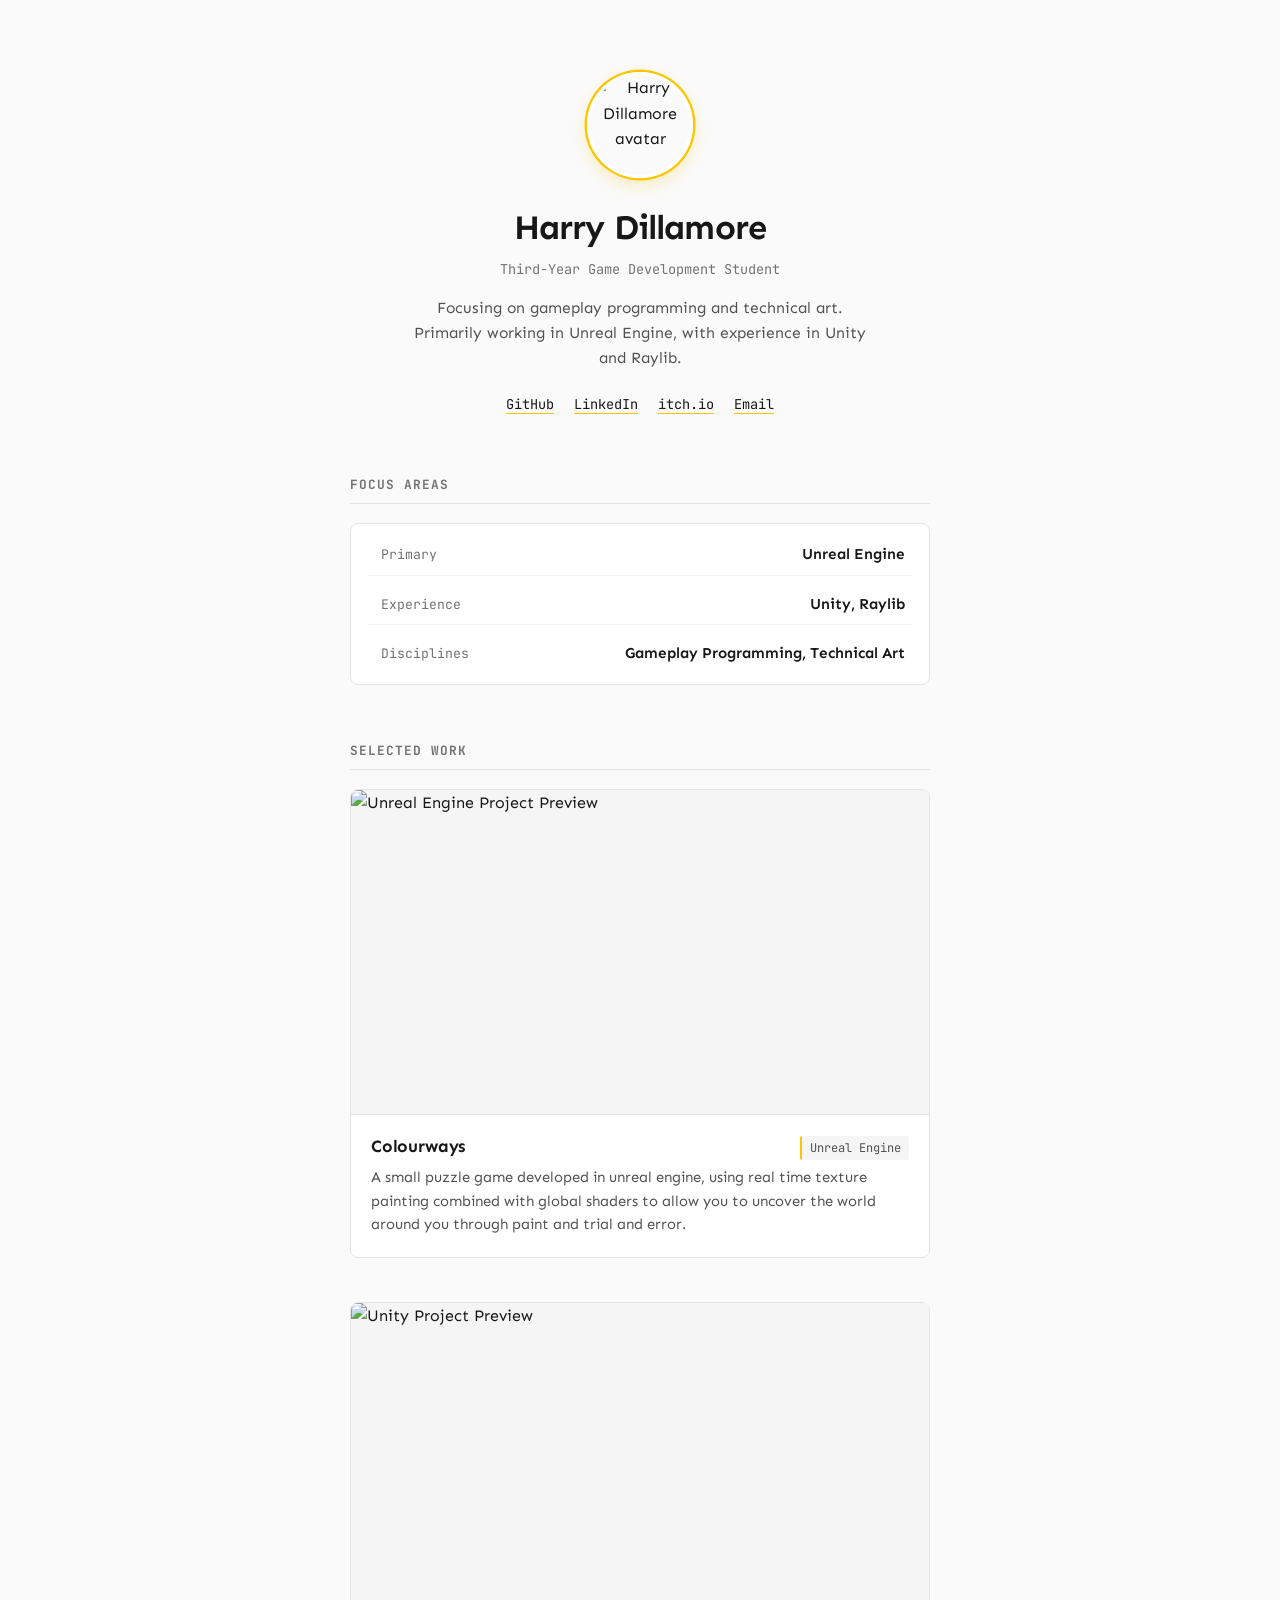
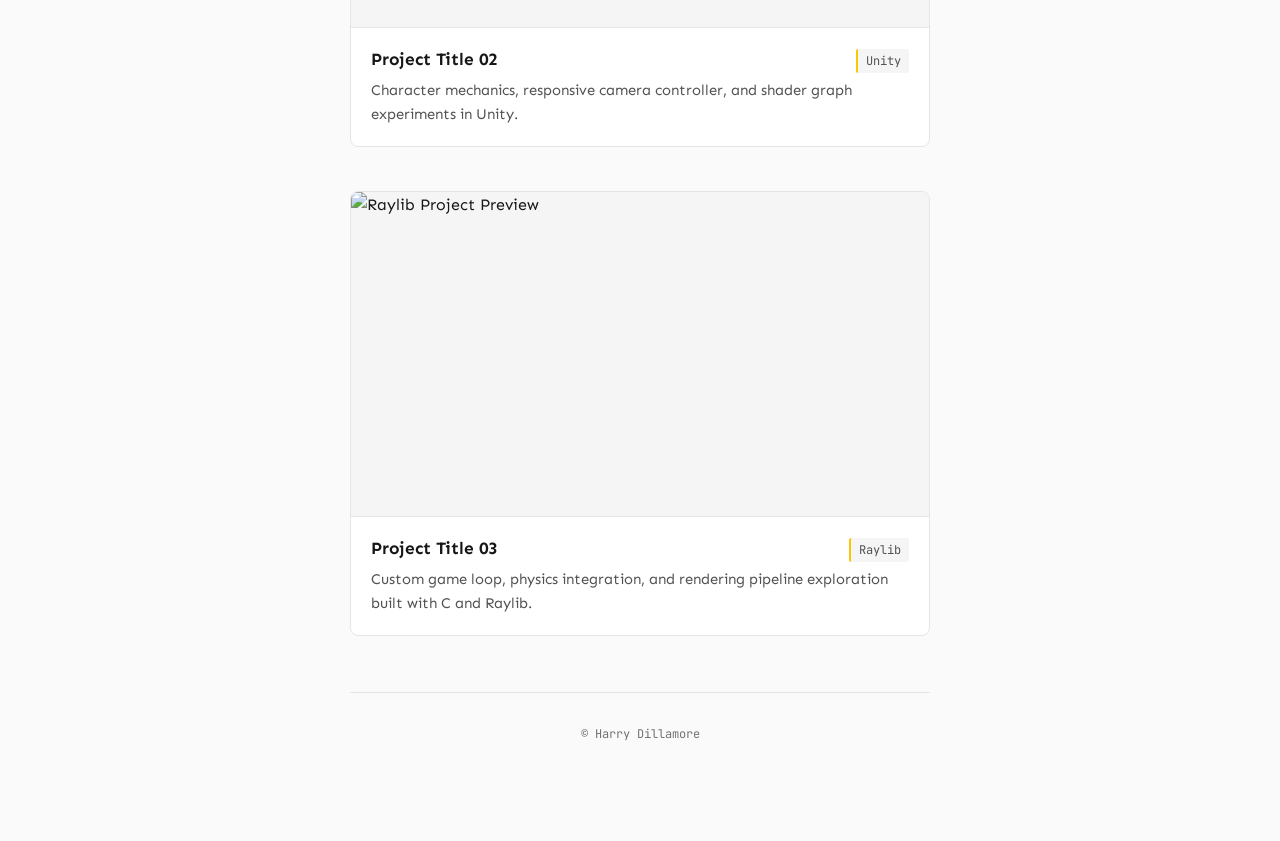
==== index.html @ c9958df1 "Update avatar image source in index.html" ====
<!DOCTYPE html>
<html lang="en">
<head>
  <meta charset="UTF-8">
  <meta name="viewport" content="width=device-width, initial-scale=1.0">
  <title>Harry Dillamore — Game Developer</title>
  
  <!-- Primary font: Sen | Accent & metadata font: JetBrains Mono -->
  <link rel="preconnect" href="https://fonts.googleapis.com">
  <link rel="preconnect" href="https://fonts.gstatic.com" crossorigin>
  <link href="https://fonts.googleapis.com/css2?family=JetBrains+Mono:wght@400;500;600&family=Sen:wght@400;500;600;700;800&display=swap" rel="stylesheet">

  <style>
    :root {
      --accent: #fcc603;
      --accent-glow: rgba(252, 198, 3, 0.28);
      --bg: #fafafa;
      --card-bg: #ffffff;
      --border: #e5e5e5;
      --border-hover: #171717;
      --text-main: #171717;
      --text-muted: #525252;
      --text-faint: #737373;
      --bg-subtle: #f5f5f5;
      --container-width: 580px;
      --wing-width: 215px;
      --transition-smooth: cubic-bezier(0.16, 1, 0.3, 1);
    }

    * {
      box-sizing: border-box;
      margin: 0;
      padding: 0;
    }

    body {
      font-family: 'Sen', -apple-system, BlinkMacSystemFont, sans-serif;
      background-color: var(--bg);
      color: var(--text-main);
      line-height: 1.6;
      padding: 4.5rem 1.25rem 6rem;
      overflow-x: hidden;
      min-height: 100vh;
    }

    ::selection {
      background-color: var(--accent);
      color: #000000;
    }

    .container {
      max-width: var(--container-width);
      margin: 0 auto;
      position: relative;
    }

    /* Scroll Fade-In Animation */
    .fade-in {
      opacity: 0;
      transform: translateY(18px);
      transition: opacity 0.6s var(--transition-smooth), transform 0.6s var(--transition-smooth);
      will-change: opacity, transform;
    }

    .fade-in.visible {
      opacity: 1;
      transform: translateY(0);
    }

    .header {
      text-align: center;
      margin-bottom: 3.75rem;
    }

    .avatar-wrapper {
      margin: 0 auto 1.35rem auto;
      width: 106px;
      height: 106px;
      position: relative;
    }

    .avatar {
      width: 100%;
      height: 100%;
      object-fit: cover;
      border-radius: 50%;
      border: 3px solid #ffffff;
      box-shadow: 0 0 0 2.5px var(--accent), 0 6px 18px var(--accent-glow);
      display: block;
      transition: transform 0.25s ease, box-shadow 0.25s ease;
    }

    .avatar:hover {
      transform: scale(1.04);
      box-shadow: 0 0 0 3.5px var(--accent), 0 8px 22px var(--accent-glow);
    }

    .name {
      font-size: 2.15rem;
      font-weight: 700;
      letter-spacing: -0.025em;
      margin-bottom: 0.25rem;
    }

    .role {
      font-family: 'JetBrains Mono', monospace;
      font-size: 0.85rem;
      color: var(--text-faint);
      margin-bottom: 1rem;
    }

    .bio {
      color: var(--text-muted);
      font-size: 0.975rem;
      max-width: 470px;
      margin: 0 auto 1.4rem;
      line-height: 1.6;
    }

    .links {
      display: flex;
      justify-content: center;
      flex-wrap: wrap;
      gap: 1.25rem;
      font-family: 'JetBrains Mono', monospace;
      font-size: 0.85rem;
    }

    .links a {
      color: var(--text-main);
      text-decoration: underline;
      text-underline-offset: 4px;
      text-decoration-color: var(--accent);
      transition: text-decoration-color 0.15s ease, color 0.15s ease;
    }

    .links a:hover {
      text-decoration-color: var(--text-main);
      color: #000000;
    }

    .section {
      margin-bottom: 3.5rem;
    }

    .section-title {
      font-size: 0.8rem;
      font-family: 'JetBrains Mono', monospace;
      text-transform: uppercase;
      letter-spacing: 0.08em;
      color: var(--text-faint);
      margin-bottom: 1.15rem;
      border-bottom: 1px solid var(--border);
      padding-bottom: 0.5rem;
    }

    .stack-list {
      display: flex;
      flex-direction: column;
      gap: 0.5rem;
      background: var(--card-bg);
      border: 1px solid var(--border);
      border-radius: 8px;
      padding: 0.65rem 1rem;
    }

    .stack-item {
      display: flex;
      justify-content: space-between;
      align-items: baseline;
      padding: 0.5rem 0.5rem 0.5rem 0.75rem;
      border-bottom: 1px solid #f2f2f2;
      border-left: 2px solid transparent;
      font-size: 0.95rem;
      transition: border-left-color 0.2s ease;
    }

    .stack-item:last-child {
      border-bottom: none;
    }

    .stack-item:hover {
      border-left-color: var(--accent);
    }

    .stack-item .label {
      color: var(--text-faint);
      font-family: 'JetBrains Mono', monospace;
      font-size: 0.825rem;
    }

    .stack-item .value {
      font-weight: 600;
      color: var(--text-main);
    }

    .projects {
      display: flex;
      flex-direction: column;
      gap: 2.75rem;
    }

    .project-row {
      position: relative;
    }

    .project-card {
      border: 1px solid var(--border);
      border-radius: 8px;
      overflow: hidden;
      background-color: var(--card-bg);
      transition: border-color 0.25s ease, box-shadow 0.25s ease;
    }

    .main-card {
      position: relative;
      z-index: 10;
      padding: 0 0 1.25rem 0;
    }

    .project-row:hover .main-card,
    .project-row:focus-within .main-card {
      border-color: var(--border-hover);
      box-shadow: 0 8px 24px -6px rgba(0, 0, 0, 0.06);
    }

    .project-image-wrapper {
      width: 100%;
      aspect-ratio: 16 / 9;
      background-color: var(--bg-subtle);
      border-bottom: 1px solid var(--border);
      overflow: hidden;
    }

    .project-image {
      width: 100%;
      height: 100%;
      object-fit: cover;
      display: block;
      transition: transform 0.4s var(--transition-smooth);
    }

    .project-row:hover .main-card .project-image {
      transform: scale(1.02);
    }

    .project-header {
      display: flex;
      justify-content: space-between;
      align-items: baseline;
      padding: 1.1rem 1.25rem 0.35rem 1.25rem;
    }

    .project-header h3 {
      font-size: 1.08rem;
      font-weight: 700;
      letter-spacing: -0.01em;
    }

    .tag {
      font-family: 'JetBrains Mono', monospace;
      font-size: 0.75rem;
      background: var(--bg-subtle);
      border-left: 2px solid var(--accent);
      color: var(--text-muted);
      padding: 0.15rem 0.5rem;
      border-radius: 2px;
    }

    .main-card p {
      color: var(--text-muted);
      font-size: 0.925rem;
      padding: 0 1.25rem;
      line-height: 1.6;
    }

    /* Common Wing Card Stylings */
    .wing-card {
      background-color: var(--card-bg);
      border: 1px solid var(--border);
      border-radius: 8px;
      overflow: hidden;
    }

    .wing-thumb {
      aspect-ratio: 16 / 10;
      background-color: var(--bg-subtle);
      border-bottom: 1px solid var(--border);
    }

    .wing-content {
      padding: 0.65rem 0.85rem 0.85rem 0.85rem;
    }

    .wing-tag {
      font-family: 'JetBrains Mono', monospace;
      font-size: 0.68rem;
      color: var(--text-faint);
      text-transform: uppercase;
      letter-spacing: 0.05em;
      display: block;
      margin-bottom: 0.25rem;
    }

    .wing-content p {
      font-size: 0.78rem;
      color: var(--text-muted);
      line-height: 1.45;
    }

    /* Desktop Viewport (> 1080px): Auxiliary Wings Slide & Fade in from center */
    @media (min-width: 1081px) {
      .wings-subgrid {
        display: contents;
      }

      .wing-card {
        position: absolute;
        top: 50%;
        width: var(--wing-width);
        opacity: 0;
        pointer-events: none;
        z-index: 5;
        box-shadow: 0 10px 24px -4px rgba(0, 0, 0, 0.07);
        transition: transform 0.45s var(--transition-smooth), opacity 0.35s ease;
      }

      .wing-left {
        right: 100%;
        margin-right: 20px;
        transform: translate(35px, -50%) scale(0.96);
      }

      .wing-right {
        left: 100%;
        margin-left: 20px;
        transform: translate(-35px, -50%) scale(0.96);
      }

      .project-row:hover .wing-left,
      .project-row:focus-within .wing-left {
        opacity: 1;
        transform: translate(0, -50%) scale(1);
        pointer-events: auto;
      }

      .project-row:hover .wing-right,
      .project-row:focus-within .wing-right {
        opacity: 1;
        transform: translate(0, -50%) scale(1);
        pointer-events: auto;
      }
    }

    /* Smaller Screens (<= 1080px): Wings form a 2-column side-by-side grid underneath */
    @media (max-width: 1080px) {
      .wings-subgrid {
        display: grid;
        grid-template-columns: 1fr 1fr;
        gap: 0.85rem;
        margin-top: 0.85rem;
      }

      .wing-card {
        opacity: 1;
        pointer-events: auto;
        position: static;
        width: 100%;
        box-shadow: none;
      }
    }

    @media (max-width: 520px) {
      body {
        padding-top: 3.5rem;
      }
      .name {
        font-size: 1.85rem;
      }
      .wing-content {
        padding: 0.5rem 0.65rem 0.65rem 0.65rem;
      }
    }

    .footer {
      text-align: center;
      font-family: 'JetBrains Mono', monospace;
      font-size: 0.75rem;
      color: var(--text-faint);
      padding-top: 2rem;
      border-top: 1px solid var(--border);
    }
  </style>
</head>
<body>
  <div class="container">

    <!-- Header Section -->
    <header class="header fade-in">
      <div class="avatar-wrapper">
        <!-- Replace src with your local or hosted image, e.g. assets/avatar.jpg -->
        <img 
          src="https://photos.fife.usercontent.google.com/pw/AP1GczOpD7OxzNmbBsgKdwnQM8VA8xtU9MljMA7F0Mojv82IlPs4Ac8L0Ro-mg=w1866-h1400-s-no-gm?authuser=0" 
          alt="Harry Dillamore avatar" 
          class="avatar"
        >
      </div>
      <h1 class="name">Harry Dillamore</h1>
      <p class="role">Third-Year Game Development Student</p>
      <p class="bio">
        Focusing on gameplay programming and technical art. Primarily working in Unreal Engine, with experience in Unity and Raylib.
      </p>
      <div class="links">
        <a href="https://github.com" target="_blank" rel="noopener">GitHub</a>
        <a href="https://linkedin.com" target="_blank" rel="noopener">LinkedIn</a>
        <a href="https://itch.io" target="_blank" rel="noopener">itch.io</a>
        <a href="mailto:harrydillamore@example.com">Email</a>
      </div>
    </header>

    <!-- Focus Areas Section -->
    <section class="section fade-in">
      <h2 class="section-title">Focus Areas</h2>
      <div class="stack-list">
        <div class="stack-item">
          <span class="label">Primary</span>
          <span class="value">Unreal Engine</span>
        </div>
        <div class="stack-item">
          <span class="label">Experience</span>
          <span class="value">Unity, Raylib</span>
        </div>
        <div class="stack-item">
          <span class="label">Disciplines</span>
          <span class="value">Gameplay Programming, Technical Art</span>
        </div>
      </div>
    </section>

    <!-- Selected Work Section -->
    <section class="section fade-in">
      <h2 class="section-title">Selected Work</h2>
      <div class="projects">

        <!-- Project 01: Unreal Engine -->
        <div class="project-row fade-in" tabindex="0">
          <article class="project-card main-card">
            <div class="project-image-wrapper">
              <img src="https://img.itch.zone/aW1hZ2UvNDA5ODQ1NS8yNDQyODg0NS5wbmc=/794x1000/shiP7O.png" alt="Unreal Engine Project Preview" class="project-image">
            </div>
            <div class="project-header">
              <h3>Colourways</h3>
              <span class="tag">Unreal Engine</span>
            </div>
            <p>A small puzzle game developed in unreal engine, using real time texture painting combined with global shaders to allow you to uncover the world around you through paint and trial and error.</p>
          </article>

          <div class="wings-subgrid">
            <aside class="wing-card wing-left">
              <div class="project-image-wrapper wing-thumb">
                <img src="https://placehold.co/400x250/f5f5f5/888888?text=Tech+Art+Graph" alt="Technical art graph preview" class="project-image">
              </div>
              <div class="wing-content">
                <span class="wing-tag">Technical Art</span>
                <p>Custom material nodes, vertex displacement, and runtime parameter controls.</p>
              </div>
            </aside>

            <aside class="wing-card wing-right">
              <div class="project-image-wrapper wing-thumb">
                <img src="https://placehold.co/400x250/f5f5f5/888888?text=Gameplay+Systems" alt="Gameplay systems diagram" class="project-image">
              </div>
              <div class="wing-content">
                <span class="wing-tag">Gameplay Systems</span>
                <p>Event-driven gameplay framework and state machine implementation.</p>
              </div>
            </aside>
          </div>
        </div>

        <!-- Project 02: Unity -->
        <div class="project-row fade-in" tabindex="0">
          <article class="project-card main-card">
            <div class="project-image-wrapper">
              <img src="https://placehold.co/800x450/f0f0f0/737373?text=Unity+Project" alt="Unity Project Preview" class="project-image">
            </div>
            <div class="project-header">
              <h3>Project Title 02</h3>
              <span class="tag">Unity</span>
            </div>
            <p>Character mechanics, responsive camera controller, and shader graph experiments in Unity.</p>
          </article>

          <div class="wings-subgrid">
            <aside class="wing-card wing-left">
              <div class="project-image-wrapper wing-thumb">
                <img src="https://placehold.co/400x250/f5f5f5/888888?text=VFX+Graph" alt="Visual effects preview" class="project-image">
              </div>
              <div class="wing-content">
                <span class="wing-tag">Visual Effects</span>
                <p>Particle simulations, dynamic lighting responses, and screen-space effects.</p>
              </div>
            </aside>

            <aside class="wing-card wing-right">
              <div class="project-image-wrapper wing-thumb">
                <img src="https://placehold.co/400x250/f5f5f5/888888?text=Mechanics" alt="Gameplay loop preview" class="project-image">
              </div>
              <div class="wing-content">
                <span class="wing-tag">Mechanics</span>
                <p>Inventory data management and modular player ability components.</p>
              </div>
            </aside>
          </div>
        </div>

        <!-- Project 03: Raylib -->
        <div class="project-row fade-in" tabindex="0">
          <article class="project-card main-card">
            <div class="project-image-wrapper">
              <img src="https://placehold.co/800x450/f0f0f0/737373?text=Raylib+Project" alt="Raylib Project Preview" class="project-image">
            </div>
            <div class="project-header">
              <h3>Project Title 03</h3>
              <span class="tag">Raylib</span>
            </div>
            <p>Custom game loop, physics integration, and rendering pipeline exploration built with C and Raylib.</p>
          </article>

          <div class="wings-subgrid">
            <aside class="wing-card wing-left">
              <div class="project-image-wrapper wing-thumb">
                <img src="https://placehold.co/400x250/f5f5f5/888888?text=Low-Level+Graphics" alt="Low-level graphics preview" class="project-image">
              </div>
              <div class="wing-content">
                <span class="wing-tag">Low-Level Graphics</span>
                <p>Custom 2D/3D batching passes, collision primitives, and frame timing.</p>
              </div>
            </aside>

            <aside class="wing-card wing-right">
              <div class="project-image-wrapper wing-thumb">
                <img src="https://placehold.co/400x250/f5f5f5/888888?text=C+Architecture" alt="C architecture snippet" class="project-image">
              </div>
              <div class="wing-content">
                <span class="wing-tag">C Architecture</span>
                <p>Memory-conscious struct organization and procedural generation utilities.</p>
              </div>
            </aside>
          </div>
        </div>

      </div>
    </section>

    <!-- Footer -->
    <footer class="footer fade-in">
      <p>&copy; Harry Dillamore</p>
    </footer>

  </div>

  <script>
    // Intersection Observer for scroll fade-in transitions
    const observer = new IntersectionObserver((entries) => {
      entries.forEach(entry => {
        if (entry.isIntersecting) {
          entry.target.classList.add('visible');
          observer.unobserve(entry.target);
        }
      });
    }, {
      threshold: 0.12
    });

    document.querySelectorAll('.fade-in').forEach(el => observer.observe(el));
  </script>
</body>
</html>
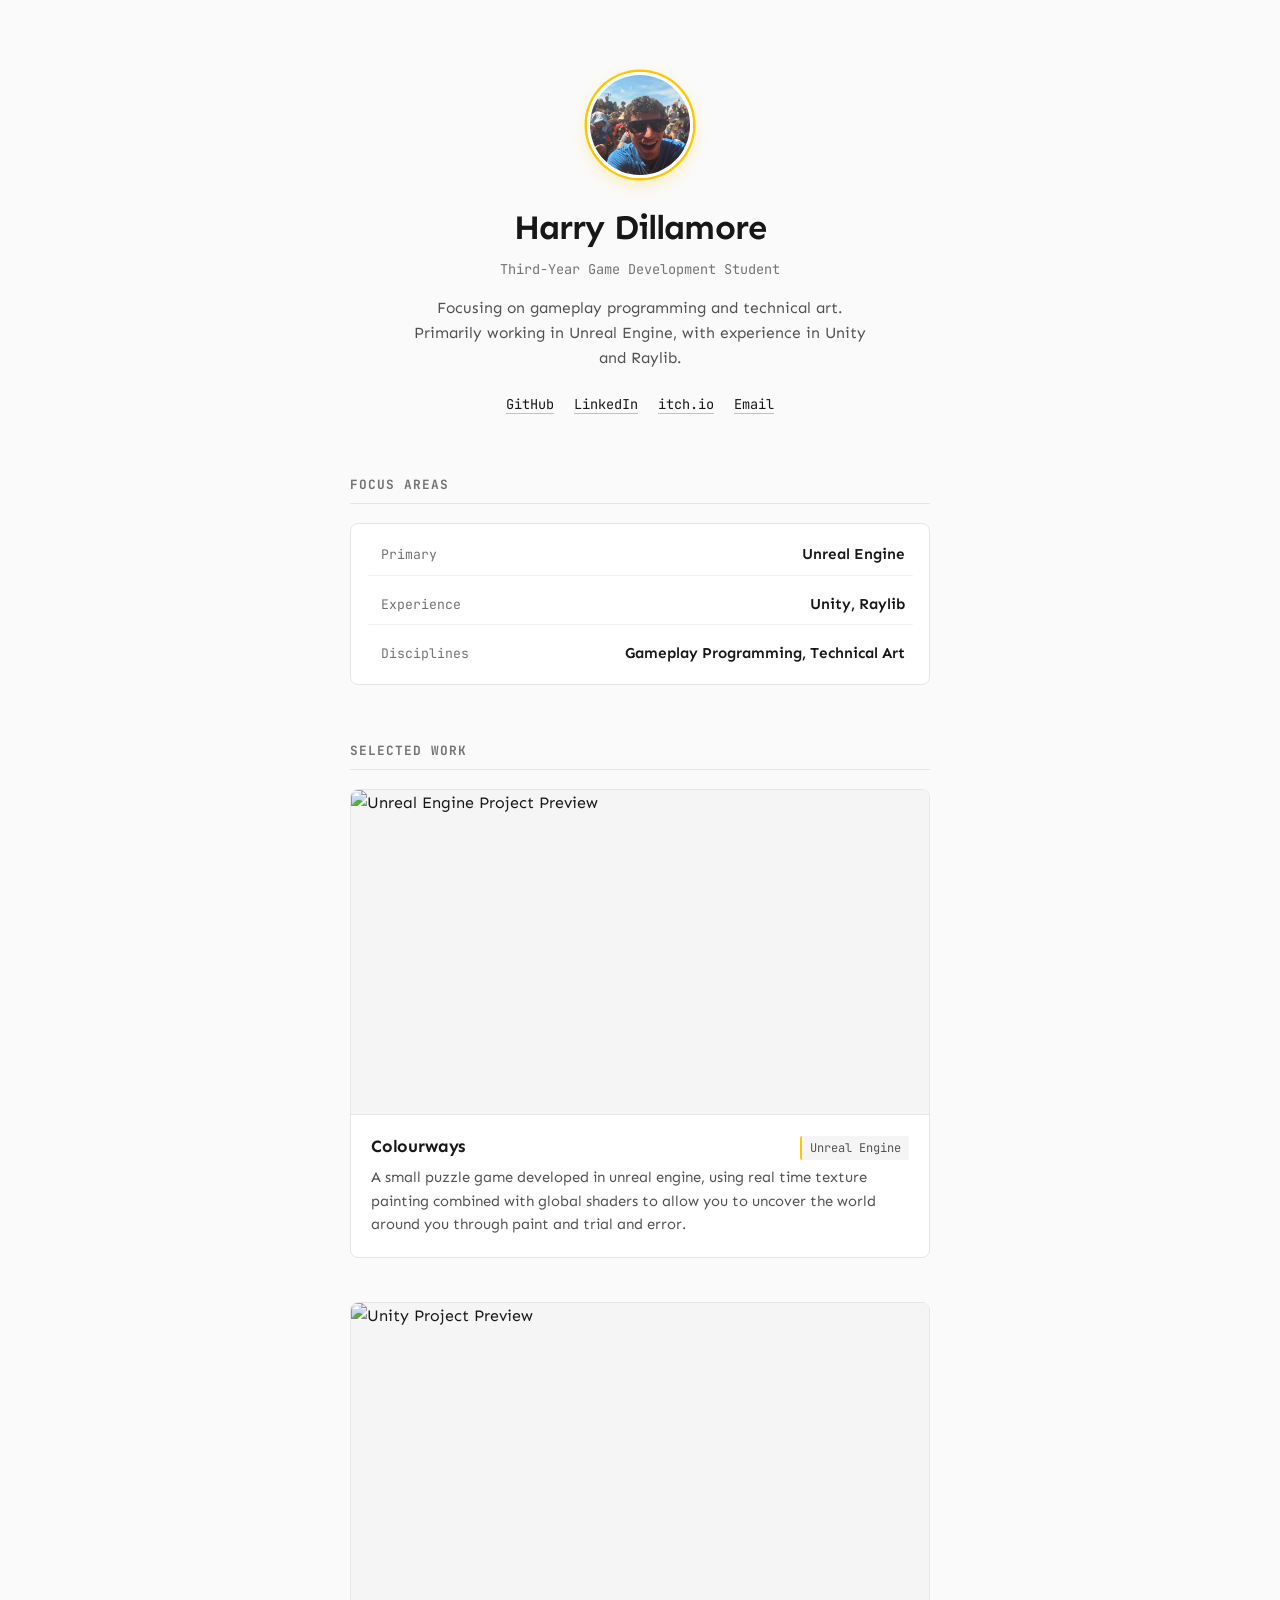
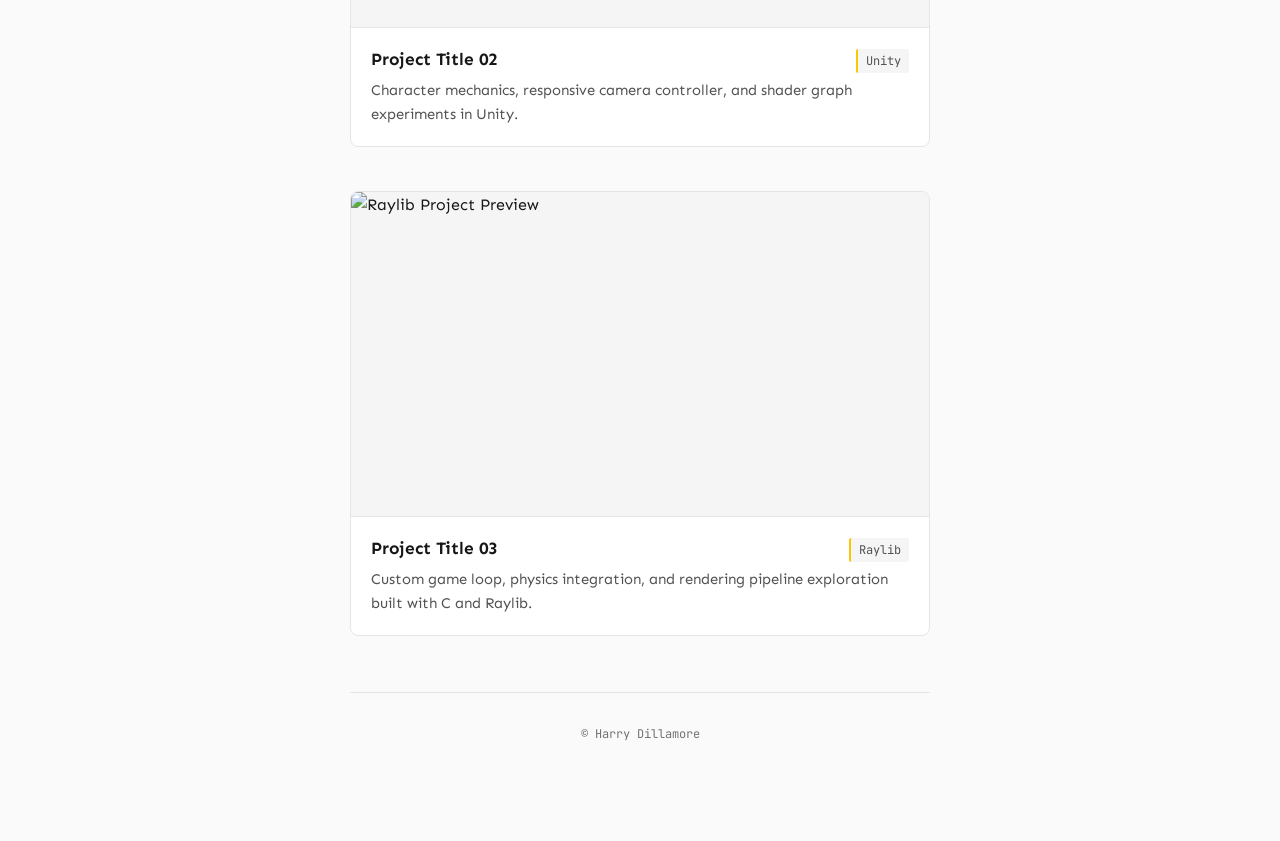
==== commit bc31a205: "Update avatar image source in index.html" ====
--- a/index.html
+++ b/index.html
@@ -400,7 +400,7 @@
       <div class="avatar-wrapper">
         <!-- Replace src with your local or hosted image, e.g. assets/avatar.jpg -->
         <img 
-          src="https://photos.fife.usercontent.google.com/pw/AP1GczOpD7OxzNmbBsgKdwnQM8VA8xtU9MljMA7F0Mojv82IlPs4Ac8L0Ro-mg=w1866-h1400-s-no-gm?authuser=0" 
+          src="IMG-20260727-WA0028.jpg" 
           alt="Harry Dillamore avatar" 
           class="avatar"
         >
@@ -468,7 +468,7 @@
 
             <aside class="wing-card wing-right">
               <div class="project-image-wrapper wing-thumb">
-                <img src="https://placehold.co/400x250/f5f5f5/888888?text=Gameplay+Systems" alt="Gameplay systems diagram" class="project-image">
+                <img src="https://img.itch.zone/aW1hZ2UvNDA5ODQ1NS8yNTY3NTg3OS5wbmc=/794x1000/r76TXx.png" class="project-image">
               </div>
               <div class="wing-content">
                 <span class="wing-tag">Gameplay Systems</span>
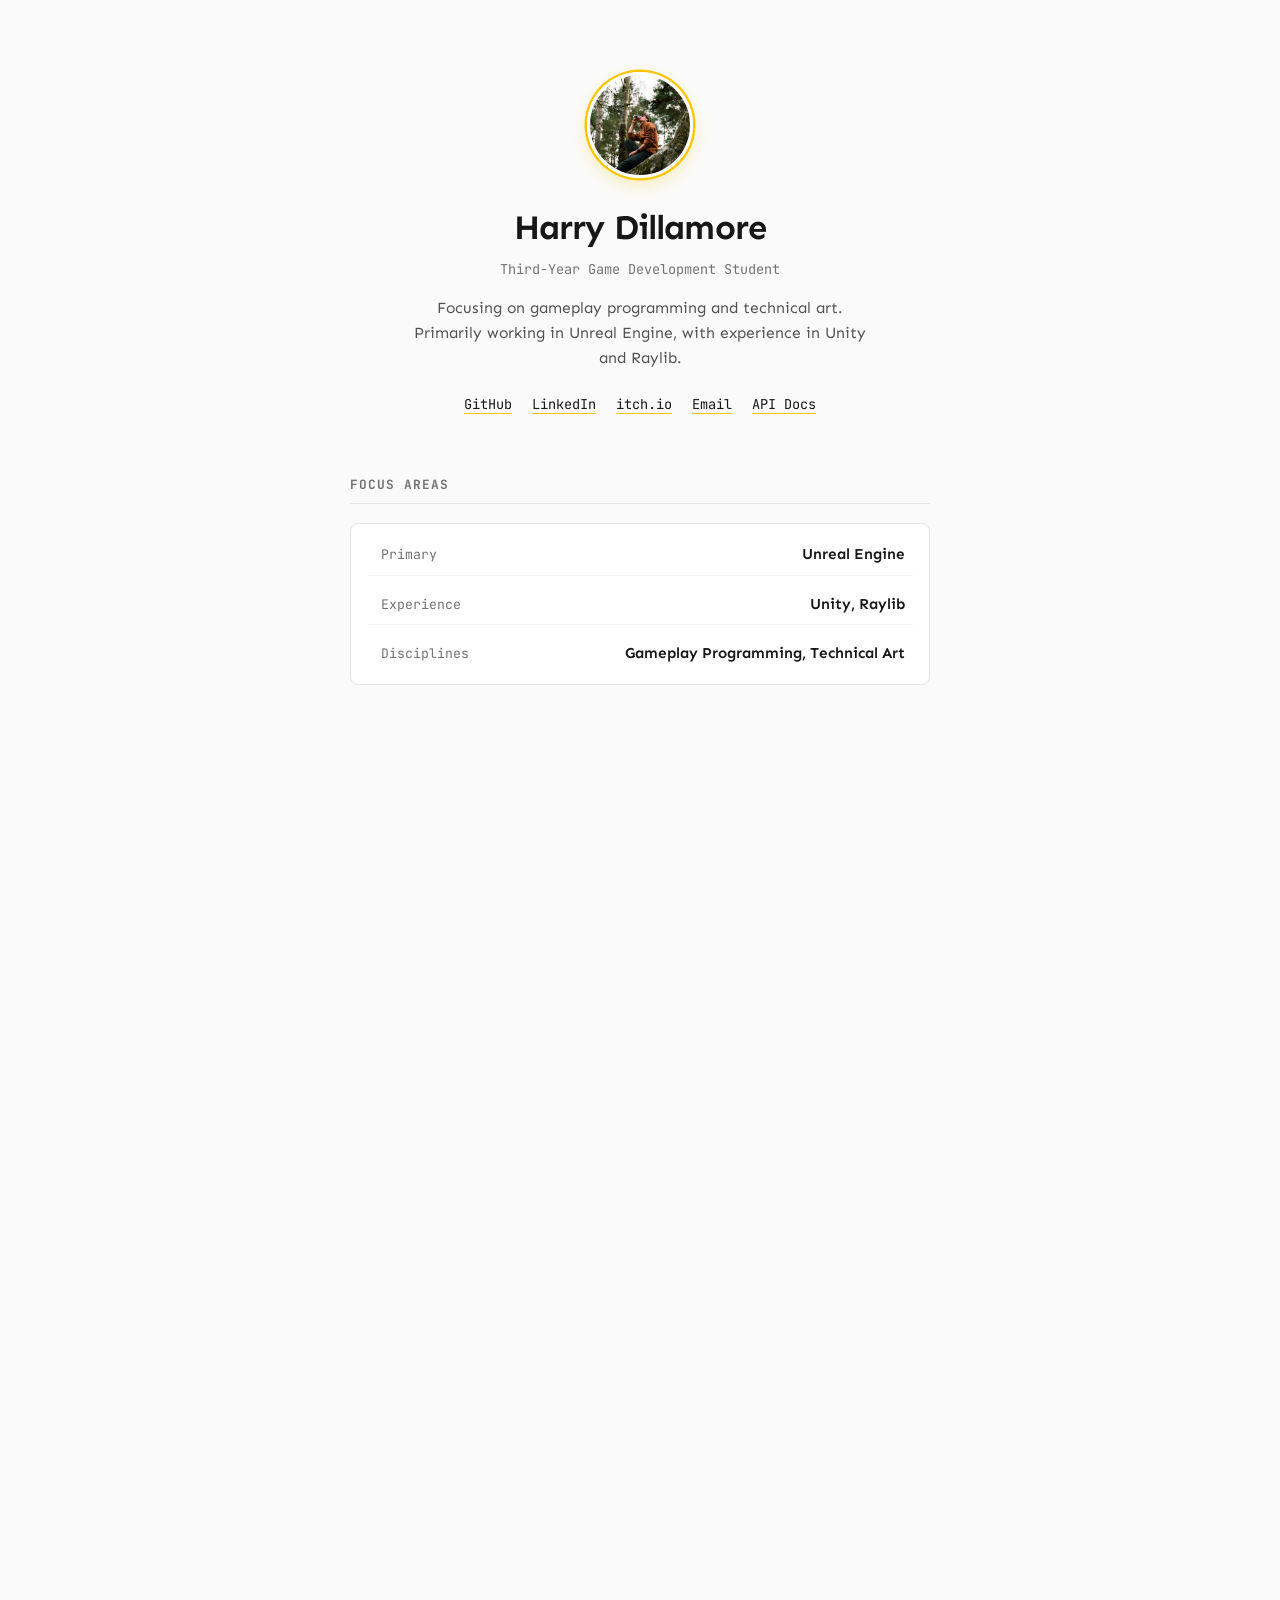
==== commit 866082ac: "fixing the auto docs" ====
--- a/index.html
+++ b/index.html
@@ -202,6 +202,7 @@
 
     .project-row {
       position: relative;
+      cursor: pointer;
     }
 
     .project-card {
@@ -219,7 +220,8 @@
     }
 
     .project-row:hover .main-card,
-    .project-row:focus-within .main-card {
+    .project-row:focus-within .main-card,
+    .project-row.active-focus .main-card {
       border-color: var(--border-hover);
       box-shadow: 0 8px 24px -6px rgba(0, 0, 0, 0.06);
     }
@@ -240,7 +242,8 @@
       transition: transform 0.4s var(--transition-smooth);
     }
 
-    .project-row:hover .main-card .project-image {
+    .project-row:hover .main-card .project-image,
+    .project-row.active-focus .main-card .project-image {
       transform: scale(1.02);
     }
 
@@ -265,6 +268,7 @@
       color: var(--text-muted);
       padding: 0.15rem 0.5rem;
       border-radius: 2px;
+      text-decoration: none;
     }
 
     .main-card p {
@@ -272,6 +276,28 @@
       font-size: 0.925rem;
       padding: 0 1.25rem;
       line-height: 1.6;
+    }
+
+    .project-card-actions {
+      padding: 0.85rem 1.25rem 0;
+    }
+
+    .docs-btn {
+      display: inline-block;
+      font-family: 'JetBrains Mono', monospace;
+      font-size: 0.75rem;
+      color: var(--text-main);
+      background: var(--bg-subtle);
+      border: 1px solid var(--border);
+      border-radius: 4px;
+      padding: 0.35rem 0.75rem;
+      text-decoration: none;
+      transition: border-color 0.2s ease, background 0.2s ease;
+    }
+
+    .docs-btn:hover {
+      border-color: var(--accent);
+      background: #ffffff;
     }
 
     /* Common Wing Card Stylings */
@@ -308,7 +334,7 @@
       line-height: 1.45;
     }
 
-    /* Desktop Viewport (> 1080px): Auxiliary Wings Slide & Fade in from center */
+    /* Desktop Viewport (> 1080px): Wings Slide & Fade in from center */
     @media (min-width: 1081px) {
       .wings-subgrid {
         display: contents;
@@ -338,14 +364,16 @@
       }
 
       .project-row:hover .wing-left,
-      .project-row:focus-within .wing-left {
+      .project-row:focus-within .wing-left,
+      .project-row.active-focus .wing-left {
         opacity: 1;
         transform: translate(0, -50%) scale(1);
         pointer-events: auto;
       }
 
       .project-row:hover .wing-right,
-      .project-row:focus-within .wing-right {
+      .project-row:focus-within .wing-right,
+      .project-row.active-focus .wing-right {
         opacity: 1;
         transform: translate(0, -50%) scale(1);
         pointer-events: auto;
@@ -382,6 +410,70 @@
       }
     }
 
+    /* Modal / Lightbox Styles */
+    .portfolio-modal {
+      position: fixed;
+      top: 0;
+      left: 0;
+      width: 100vw;
+      height: 100vh;
+      z-index: 1000;
+      display: flex;
+      align-items: center;
+      justify-content: center;
+      opacity: 0;
+      pointer-events: none;
+      transition: opacity 0.25s ease;
+    }
+
+    .portfolio-modal.open {
+      opacity: 1;
+      pointer-events: auto;
+    }
+
+    .modal-backdrop {
+      position: absolute;
+      top: 0;
+      left: 0;
+      width: 100%;
+      height: 100%;
+      background: rgba(0, 0, 0, 0.78);
+      backdrop-filter: blur(4px);
+    }
+
+    .modal-content {
+      position: relative;
+      max-width: 90vw;
+      max-height: 85vh;
+      z-index: 10;
+    }
+
+    .modal-img {
+      max-width: 100%;
+      max-height: 85vh;
+      border-radius: 6px;
+      display: block;
+      box-shadow: 0 10px 30px rgba(0, 0, 0, 0.5);
+    }
+
+    .modal-close {
+      position: absolute;
+      top: -14px;
+      right: -14px;
+      width: 34px;
+      height: 34px;
+      border-radius: 50%;
+      border: 1px solid #ffffff;
+      background: #171717;
+      color: #ffffff;
+      font-size: 1.25rem;
+      line-height: 1;
+      cursor: pointer;
+      display: flex;
+      align-items: center;
+      justify-content: center;
+    }
+
     .footer {
       text-align: center;
       font-family: 'JetBrains Mono', monospace;
@@ -398,7 +490,6 @@
     <!-- Header Section -->
     <header class="header fade-in">
       <div class="avatar-wrapper">
-        <!-- Replace src with your local or hosted image, e.g. assets/avatar.jpg -->
         <img 
           src="IMG-20260727-WA0028.jpg" 
           alt="Harry Dillamore avatar" 
@@ -411,10 +502,11 @@
         Focusing on gameplay programming and technical art. Primarily working in Unreal Engine, with experience in Unity and Raylib.
       </p>
       <div class="links">
-        <a href="https://github.com" target="_blank" rel="noopener">GitHub</a>
-        <a href="https://linkedin.com" target="_blank" rel="noopener">LinkedIn</a>
-        <a href="https://itch.io" target="_blank" rel="noopener">itch.io</a>
-        <a href="mailto:harrydillamore@example.com">Email</a>
+        <a href="https://github.com/Harry-Dillamore" target="_blank" rel="noopener">GitHub</a>
+        <a href="https://uk.linkedin.com/in/harry-dillamore-34a889395" target="_blank" rel="noopener">LinkedIn</a>
+        <a href="https://harry-dillamore.itch.io/" target="_blank" rel="noopener">itch.io</a>
+        <a href="mailto:harrydillamore@gmail.com">Email</a>
+        <a href="./docs/index.html">API Docs</a>
       </div>
     </header>
 
@@ -446,13 +538,16 @@
         <div class="project-row fade-in" tabindex="0">
           <article class="project-card main-card">
             <div class="project-image-wrapper">
-              <img src="https://img.itch.zone/aW1hZ2UvNDA5ODQ1NS8yNDQyODg0NS5wbmc=/794x1000/shiP7O.png" alt="Unreal Engine Project Preview" class="project-image">
+              <img src="https://img.itch.zone/aW1hZ2UvNDA5ODQ1NS8yNDQyODg0NS5wbmc=/794x1000/shiP7O.png" alt="Colourways Game Screenshot" class="project-image">
             </div>
             <div class="project-header">
               <h3>Colourways</h3>
               <span class="tag">Unreal Engine</span>
             </div>
-            <p>A small puzzle game developed in unreal engine, using real time texture painting combined with global shaders to allow you to uncover the world around you through paint and trial and error.</p>
+            <p>A small puzzle game developed in Unreal Engine, using real time texture painting combined with global shaders to allow you to uncover the world around you through paint and trial and error.</p>
+            <div class="project-card-actions">
+              <a href="./docs/index.html" class="docs-btn">View Code Documentation &rarr;</a>
+            </div>
           </article>
 
           <div class="wings-subgrid">
@@ -468,7 +563,7 @@
 
             <aside class="wing-card wing-right">
               <div class="project-image-wrapper wing-thumb">
-                <img src="https://img.itch.zone/aW1hZ2UvNDA5ODQ1NS8yNTY3NTg3OS5wbmc=/794x1000/r76TXx.png" class="project-image">
+                <img src="https://img.itch.zone/aW1hZ2UvNDA5ODQ1NS8yNTY3NTg3OS5wbmc=/794x1000/r76TXx.png" alt="Gameplay preview" class="project-image">
               </div>
               <div class="wing-content">
                 <span class="wing-tag">Gameplay Systems</span>
@@ -560,20 +655,7 @@
 
   </div>
 
-  <script>
-    // Intersection Observer for scroll fade-in transitions
-    const observer = new IntersectionObserver((entries) => {
-      entries.forEach(entry => {
-        if (entry.isIntersecting) {
-          entry.target.classList.add('visible');
-          observer.unobserve(entry.target);
-        }
-      });
-    }, {
-      threshold: 0.12
-    });
-
-    document.querySelectorAll('.fade-in').forEach(el => observer.observe(el));
-  </script>
+  <!-- External Script documented with Doxygen -->
+  <script src="src/portfolio.js"></script>
 </body>
-</html>
+</html>
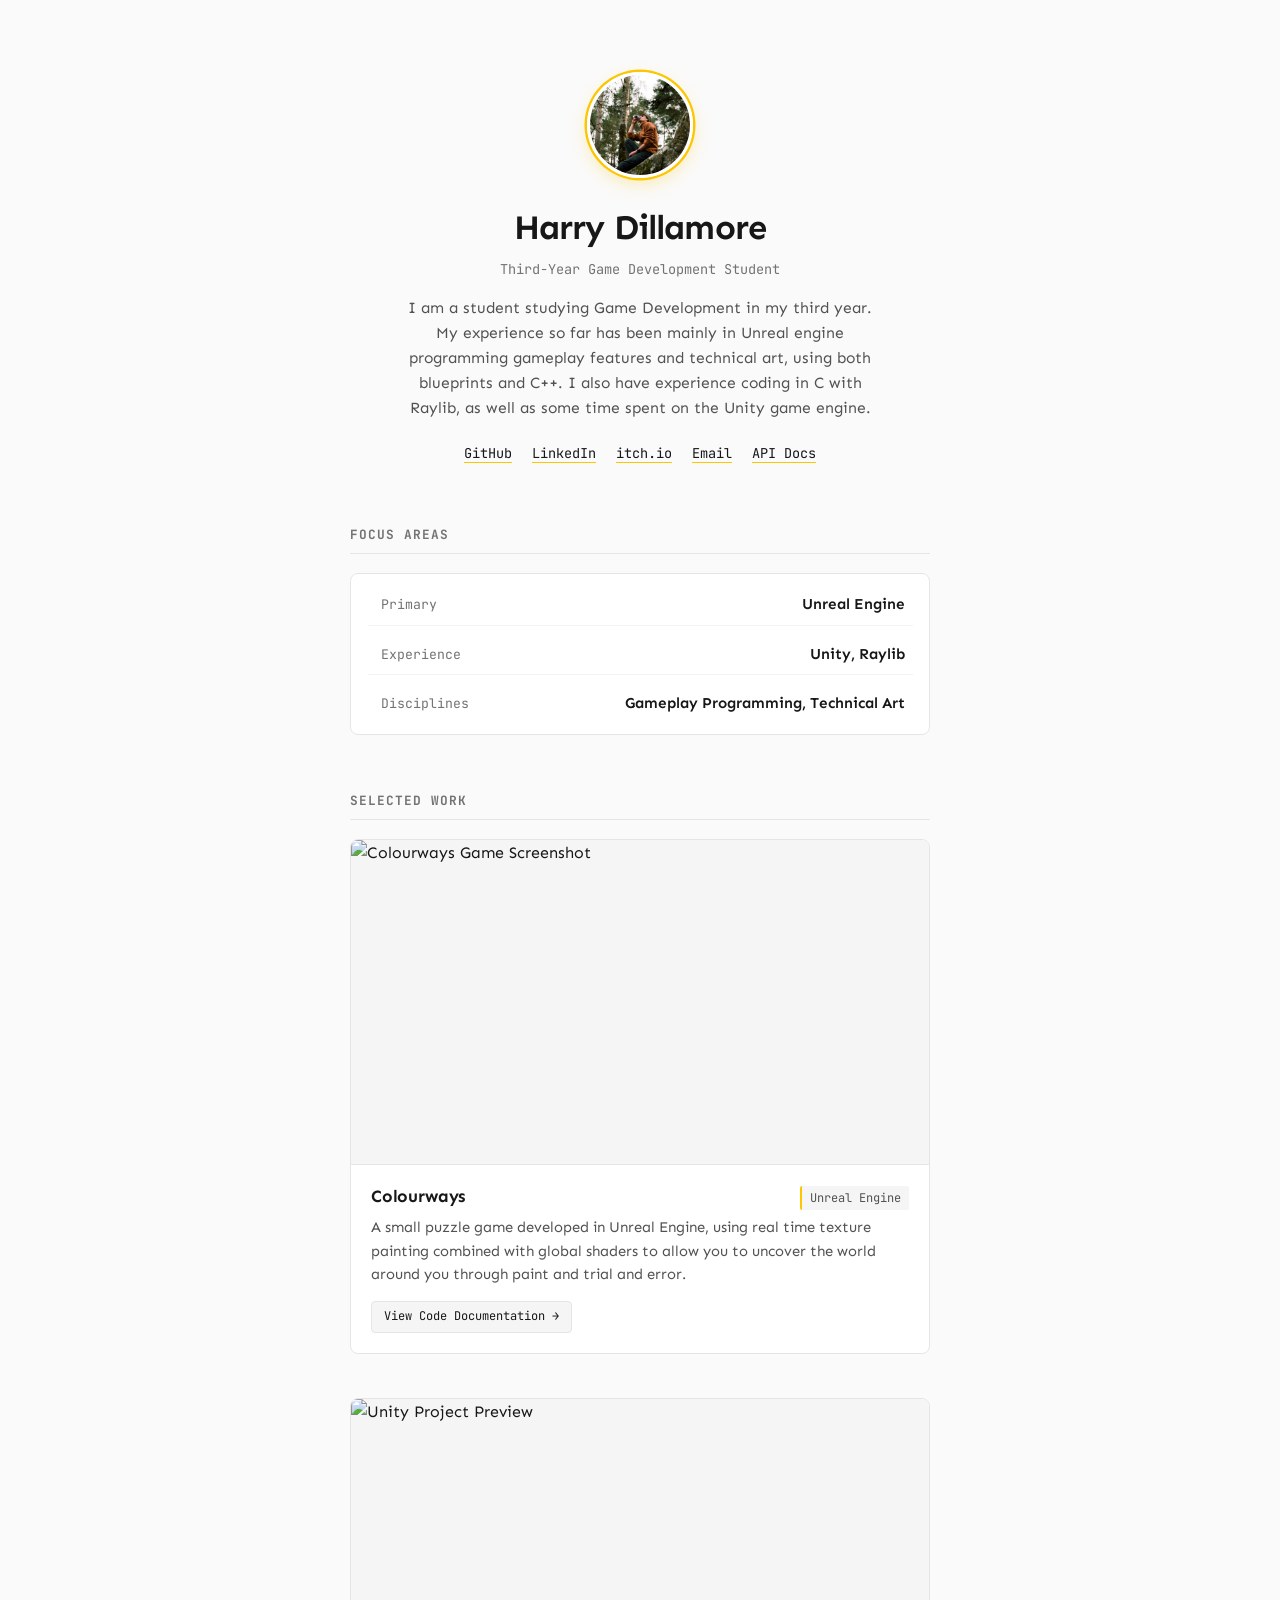
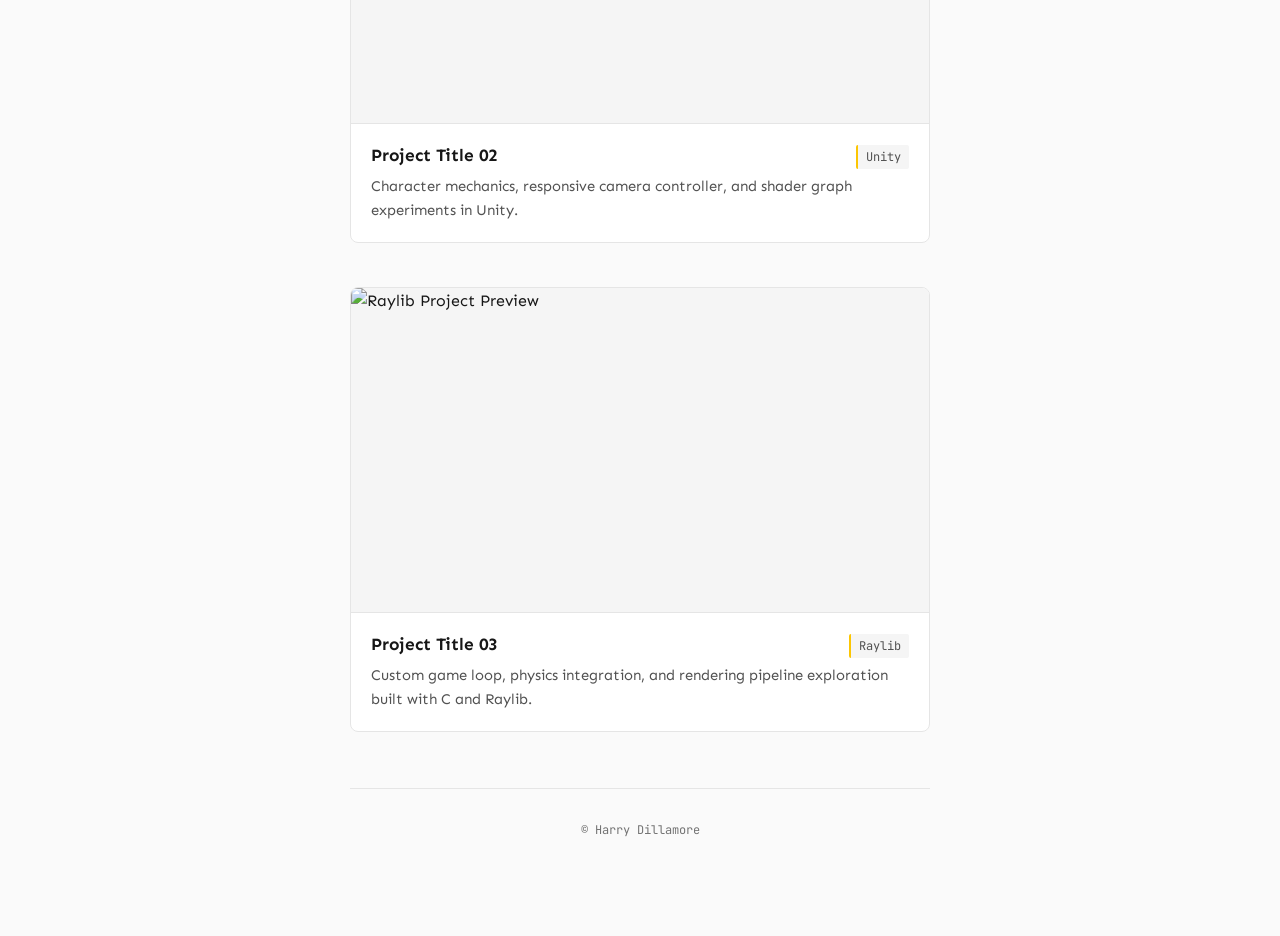
==== commit 04a7927f: "Update index.html" ====
--- a/index.html
+++ b/index.html
@@ -499,7 +499,7 @@
       <h1 class="name">Harry Dillamore</h1>
       <p class="role">Third-Year Game Development Student</p>
       <p class="bio">
-        Focusing on gameplay programming and technical art. Primarily working in Unreal Engine, with experience in Unity and Raylib.
+        I am a student studying Game Development in my third year. My experience so far has been mainly in Unreal engine programming gameplay features and technical art, using both blueprints and C++. I also have experience coding in C with Raylib, as well as some time spent on the Unity game engine.
       </p>
       <div class="links">
         <a href="https://github.com/Harry-Dillamore" target="_blank" rel="noopener">GitHub</a>
@@ -556,8 +556,8 @@
                 <img src="https://placehold.co/400x250/f5f5f5/888888?text=Tech+Art+Graph" alt="Technical art graph preview" class="project-image">
               </div>
               <div class="wing-content">
-                <span class="wing-tag">Technical Art</span>
-                <p>Custom material nodes, vertex displacement, and runtime parameter controls.</p>
+                <span class="wing-tag">Painting System</span>
+                <p>I created a system that tracks the location of impact of the paint particles in game and alters the texture of the hit object to add a paint splatter.</p>
               </div>
             </aside>
 
@@ -566,8 +566,8 @@
                 <img src="https://img.itch.zone/aW1hZ2UvNDA5ODQ1NS8yNTY3NTg3OS5wbmc=/794x1000/r76TXx.png" alt="Gameplay preview" class="project-image">
               </div>
               <div class="wing-content">
-                <span class="wing-tag">Gameplay Systems</span>
-                <p>Event-driven gameplay framework and state machine implementation.</p>
+                <span class="wing-tag">Shaders</span>
+                <p>I implemented a cel shader which removes all shading and </p>
               </div>
             </aside>
           </div>
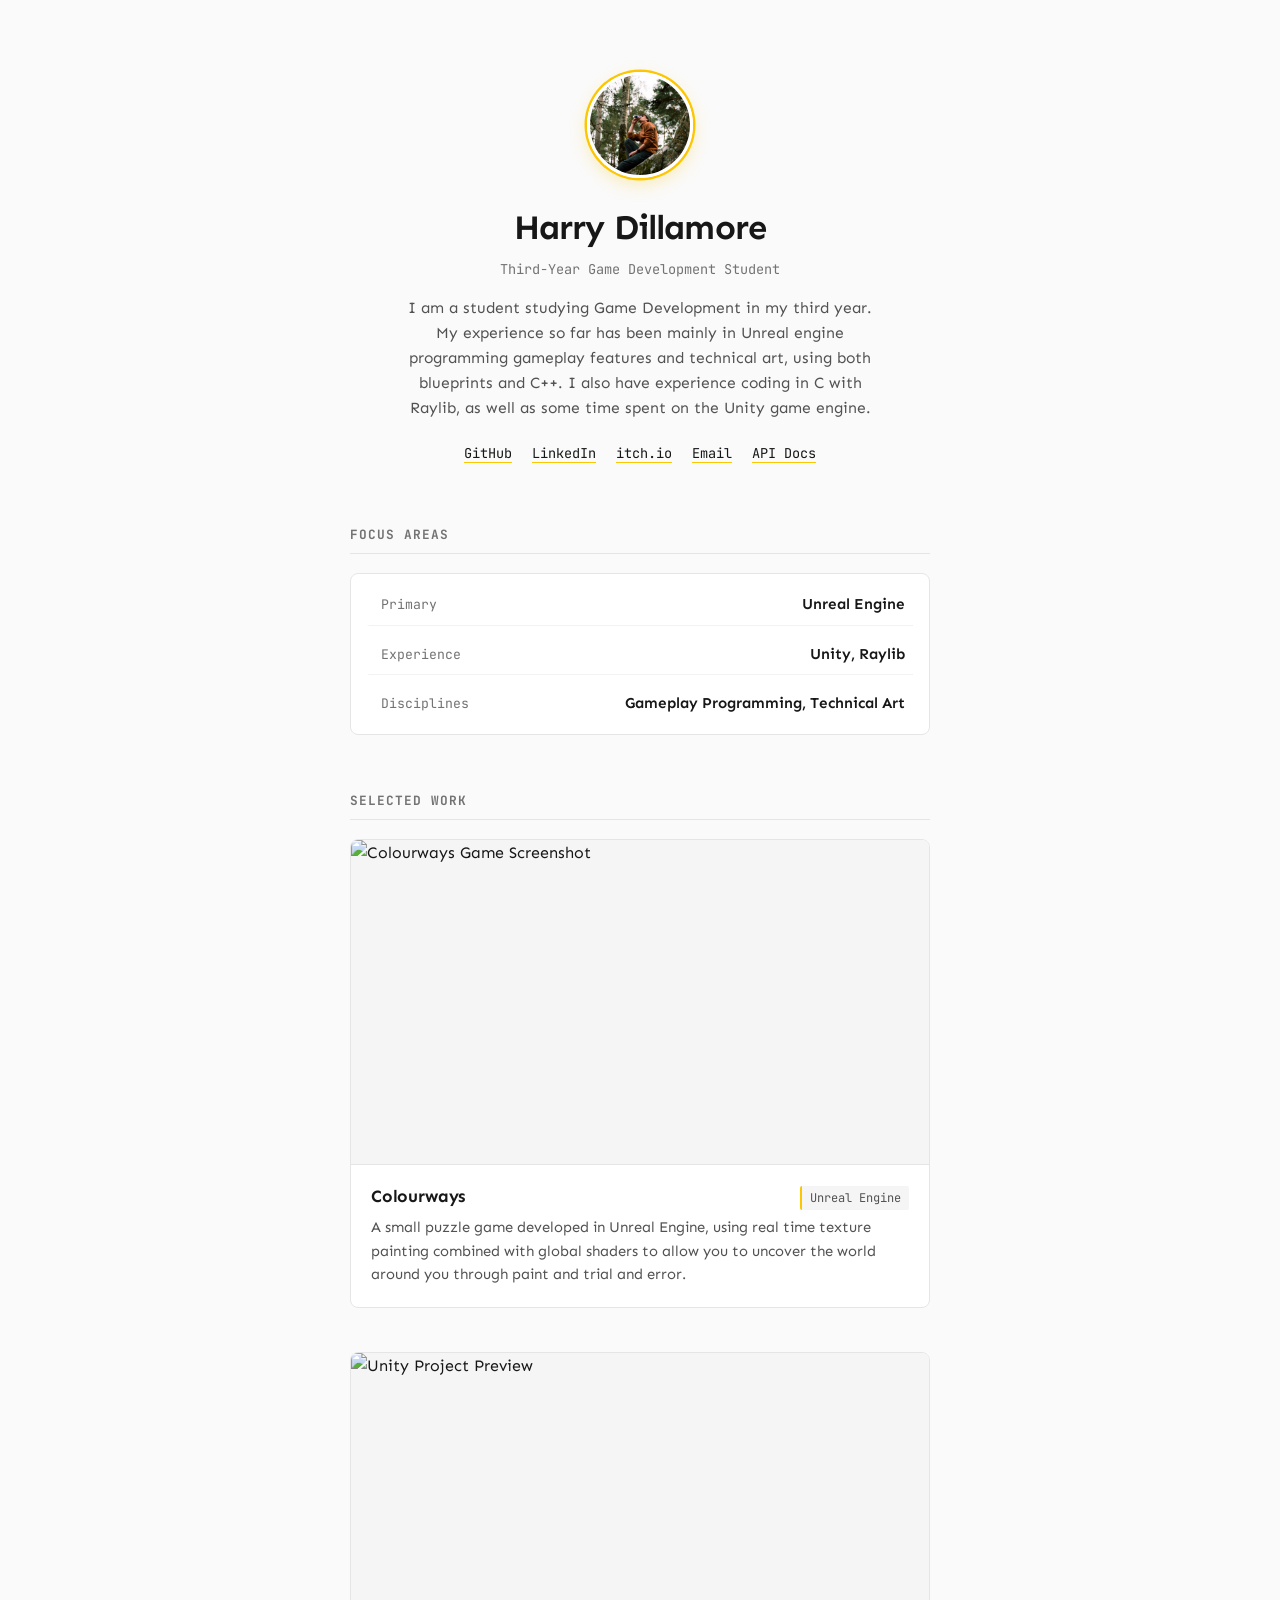
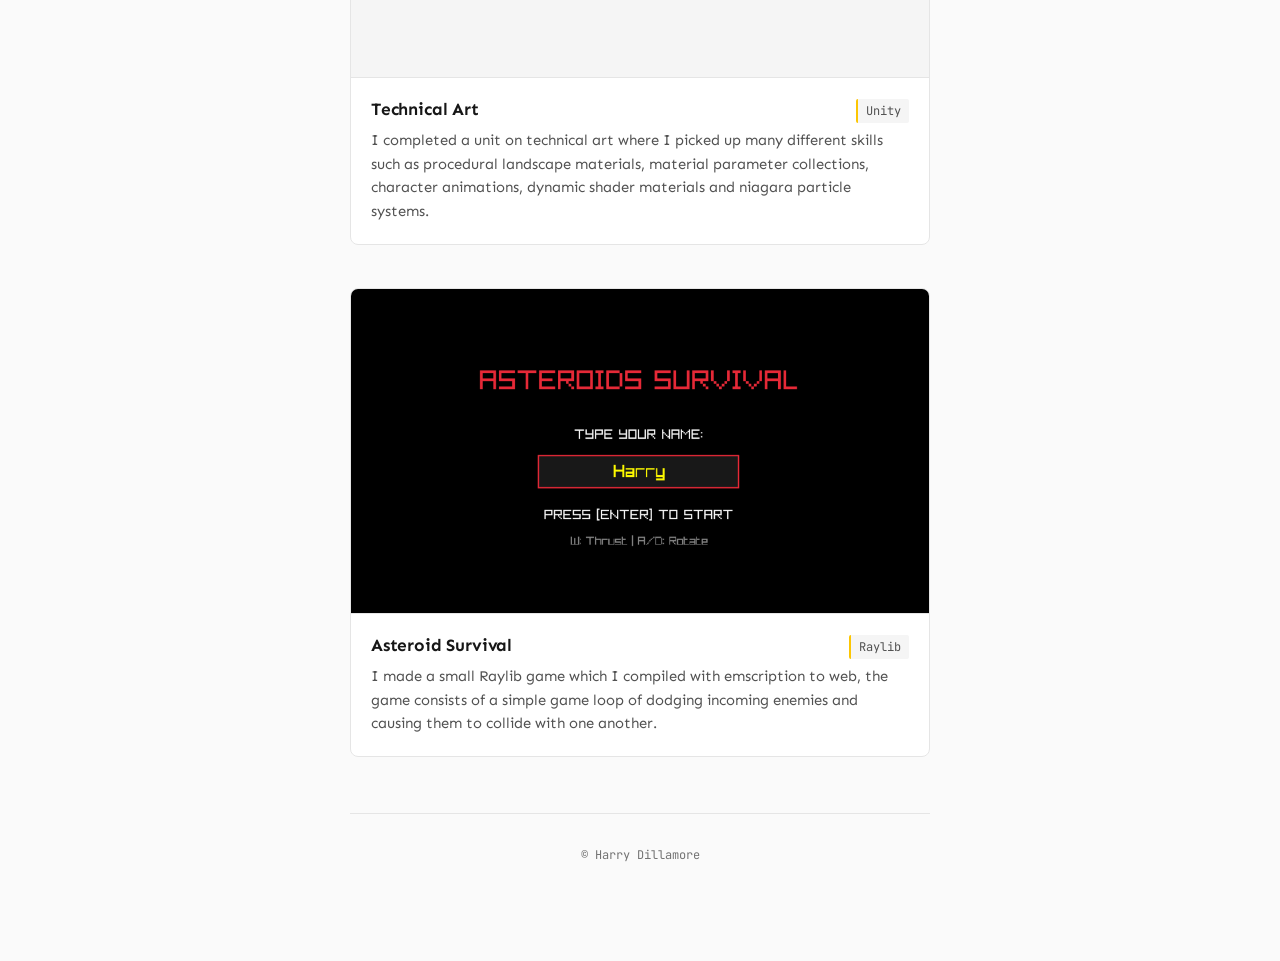
==== commit 3112b3ff: "filling out info" ====
--- a/index.html
+++ b/index.html
@@ -545,15 +545,12 @@
               <span class="tag">Unreal Engine</span>
             </div>
             <p>A small puzzle game developed in Unreal Engine, using real time texture painting combined with global shaders to allow you to uncover the world around you through paint and trial and error.</p>
-            <div class="project-card-actions">
-              <a href="./docs/index.html" class="docs-btn">View Code Documentation &rarr;</a>
-            </div>
           </article>
 
           <div class="wings-subgrid">
             <aside class="wing-card wing-left">
               <div class="project-image-wrapper wing-thumb">
-                <img src="https://placehold.co/400x250/f5f5f5/888888?text=Tech+Art+Graph" alt="Technical art graph preview" class="project-image">
+                <img src="https://img.itch.zone/aW1hZ2UvNDA5ODQ1NS8yNTY3NTg4MS5wbmc=/original/uj9z7N.png" alt="Technical art graph preview" class="project-image">
               </div>
               <div class="wing-content">
                 <span class="wing-tag">Painting System</span>
@@ -567,7 +564,7 @@
               </div>
               <div class="wing-content">
                 <span class="wing-tag">Shaders</span>
-                <p>I implemented a cel shader which removes all shading and </p>
+                <p>I implemented a cel shader which removes all shading on surfaces which are unpainted, then adds shading to painted areas in order to reveal the map.</p>
               </div>
             </aside>
           </div>
@@ -577,33 +574,33 @@
         <div class="project-row fade-in" tabindex="0">
           <article class="project-card main-card">
             <div class="project-image-wrapper">
-              <img src="https://placehold.co/800x450/f0f0f0/737373?text=Unity+Project" alt="Unity Project Preview" class="project-image">
+              <img src="https://camo.githubusercontent.com/3588cac2d591a5c4f9eeb371429ef3341aeb0f96be94e6bd9dc67d2c58df9ec2/68747470733a2f2f7075622d39633663353963623165336634373466393338646361383935653966353736642e72322e6465762f696d6167652d32392e706e67" alt="Unity Project Preview" class="project-image">
             </div>
             <div class="project-header">
-              <h3>Project Title 02</h3>
+              <h3>Technical Art</h3>
               <span class="tag">Unity</span>
             </div>
-            <p>Character mechanics, responsive camera controller, and shader graph experiments in Unity.</p>
+            <p>I completed a unit on technical art where I picked up many different skills such as procedural landscape materials, material parameter collections, character animations, dynamic shader materials and niagara particle systems.</p>
           </article>
 
           <div class="wings-subgrid">
             <aside class="wing-card wing-left">
               <div class="project-image-wrapper wing-thumb">
-                <img src="https://placehold.co/400x250/f5f5f5/888888?text=VFX+Graph" alt="Visual effects preview" class="project-image">
+                <img src="https://camo.githubusercontent.com/a7495422b4b18fcea30567e0e85f83124916920c9ae093457cca9a7675fa2b68/68747470733a2f2f7075622d39633663353963623165336634373466393338646361383935653966353736642e72322e6465762f696d6167652d31372e706e67" alt="Visual effects preview" class="project-image">
               </div>
               <div class="wing-content">
-                <span class="wing-tag">Visual Effects</span>
-                <p>Particle simulations, dynamic lighting responses, and screen-space effects.</p>
+                <span class="wing-tag">Parallax Occlusion Mapping</span>
+                <p>Built a Parallax Occlusion Mapping shader utilizing heightmap raymarching for real-time surface depth, self-shadowing, and occlusion on flat geometry, with exposed parameters to balance visual fidelity and performance.</p>
               </div>
             </aside>
 
             <aside class="wing-card wing-right">
               <div class="project-image-wrapper wing-thumb">
-                <img src="https://placehold.co/400x250/f5f5f5/888888?text=Mechanics" alt="Gameplay loop preview" class="project-image">
+                <img src="https://camo.githubusercontent.com/b8a160ab177a07bf23c3cc927f9db054fea5f37e2cd32a10e9557fd7a842035a/68747470733a2f2f7075622d39633663353963623165336634373466393338646361383935653966353736642e72322e6465762f696d6167652d31332e706e67" alt="Gameplay loop preview" class="project-image">
               </div>
               <div class="wing-content">
-                <span class="wing-tag">Mechanics</span>
-                <p>Inventory data management and modular player ability components.</p>
+                <span class="wing-tag">Material Parameter Collections</span>
+                <p>I learnt how to use a Material parameter collection which allowed me to adjust many aspects of the world at once, which I used to create a global weather system, adjusting rain particles, cloud density, puddle accumulation and more.</p>
               </div>
             </aside>
           </div>
@@ -613,33 +610,33 @@
         <div class="project-row fade-in" tabindex="0">
           <article class="project-card main-card">
             <div class="project-image-wrapper">
-              <img src="https://placehold.co/800x450/f0f0f0/737373?text=Raylib+Project" alt="Raylib Project Preview" class="project-image">
+              <img src="Screenshot From 2026-10-15 17-01-04.png" alt="Raylib Project Preview" class="project-image">
             </div>
             <div class="project-header">
-              <h3>Project Title 03</h3>
+              <h3>Asteroid Survival</h3>
               <span class="tag">Raylib</span>
             </div>
-            <p>Custom game loop, physics integration, and rendering pipeline exploration built with C and Raylib.</p>
+            <p>I made a small Raylib game which I compiled with emscription to web, the game consists of a simple game loop of dodging incoming enemies and causing them to collide with one another.</p>
           </article>
 
           <div class="wings-subgrid">
             <aside class="wing-card wing-left">
               <div class="project-image-wrapper wing-thumb">
-                <img src="https://placehold.co/400x250/f5f5f5/888888?text=Low-Level+Graphics" alt="Low-level graphics preview" class="project-image">
+                <img src="https://github.com/HDillamore/raylib-game/raw/main/20261008-2047-15.0457870.gif" alt="Low-level graphics preview" class="project-image">
               </div>
               <div class="wing-content">
                 <span class="wing-tag">Low-Level Graphics</span>
-                <p>Custom 2D/3D batching passes, collision primitives, and frame timing.</p>
+                <p>I utilised primitive shapes and solid colour textures meaning the game would need no additional assets. Then used score particle effects and screen shake to enhance the gameplay feel.</p>
               </div>
             </aside>
 
             <aside class="wing-card wing-right">
               <div class="project-image-wrapper wing-thumb">
-                <img src="https://placehold.co/400x250/f5f5f5/888888?text=C+Architecture" alt="C architecture snippet" class="project-image">
+                <img src="Screenshot From 2026-10-15 17-00-18.png" alt="C architecture snippet" class="project-image">
               </div>
               <div class="wing-content">
-                <span class="wing-tag">C Architecture</span>
-                <p>Memory-conscious struct organization and procedural generation utilities.</p>
+                <span class="wing-tag">Webhook</span>
+                <p>I created a leaderboard using a serverless database on cloudflare which the game calls to read current scores from, and writes the player's score to on completion of each round.</p>
               </div>
             </aside>
           </div>
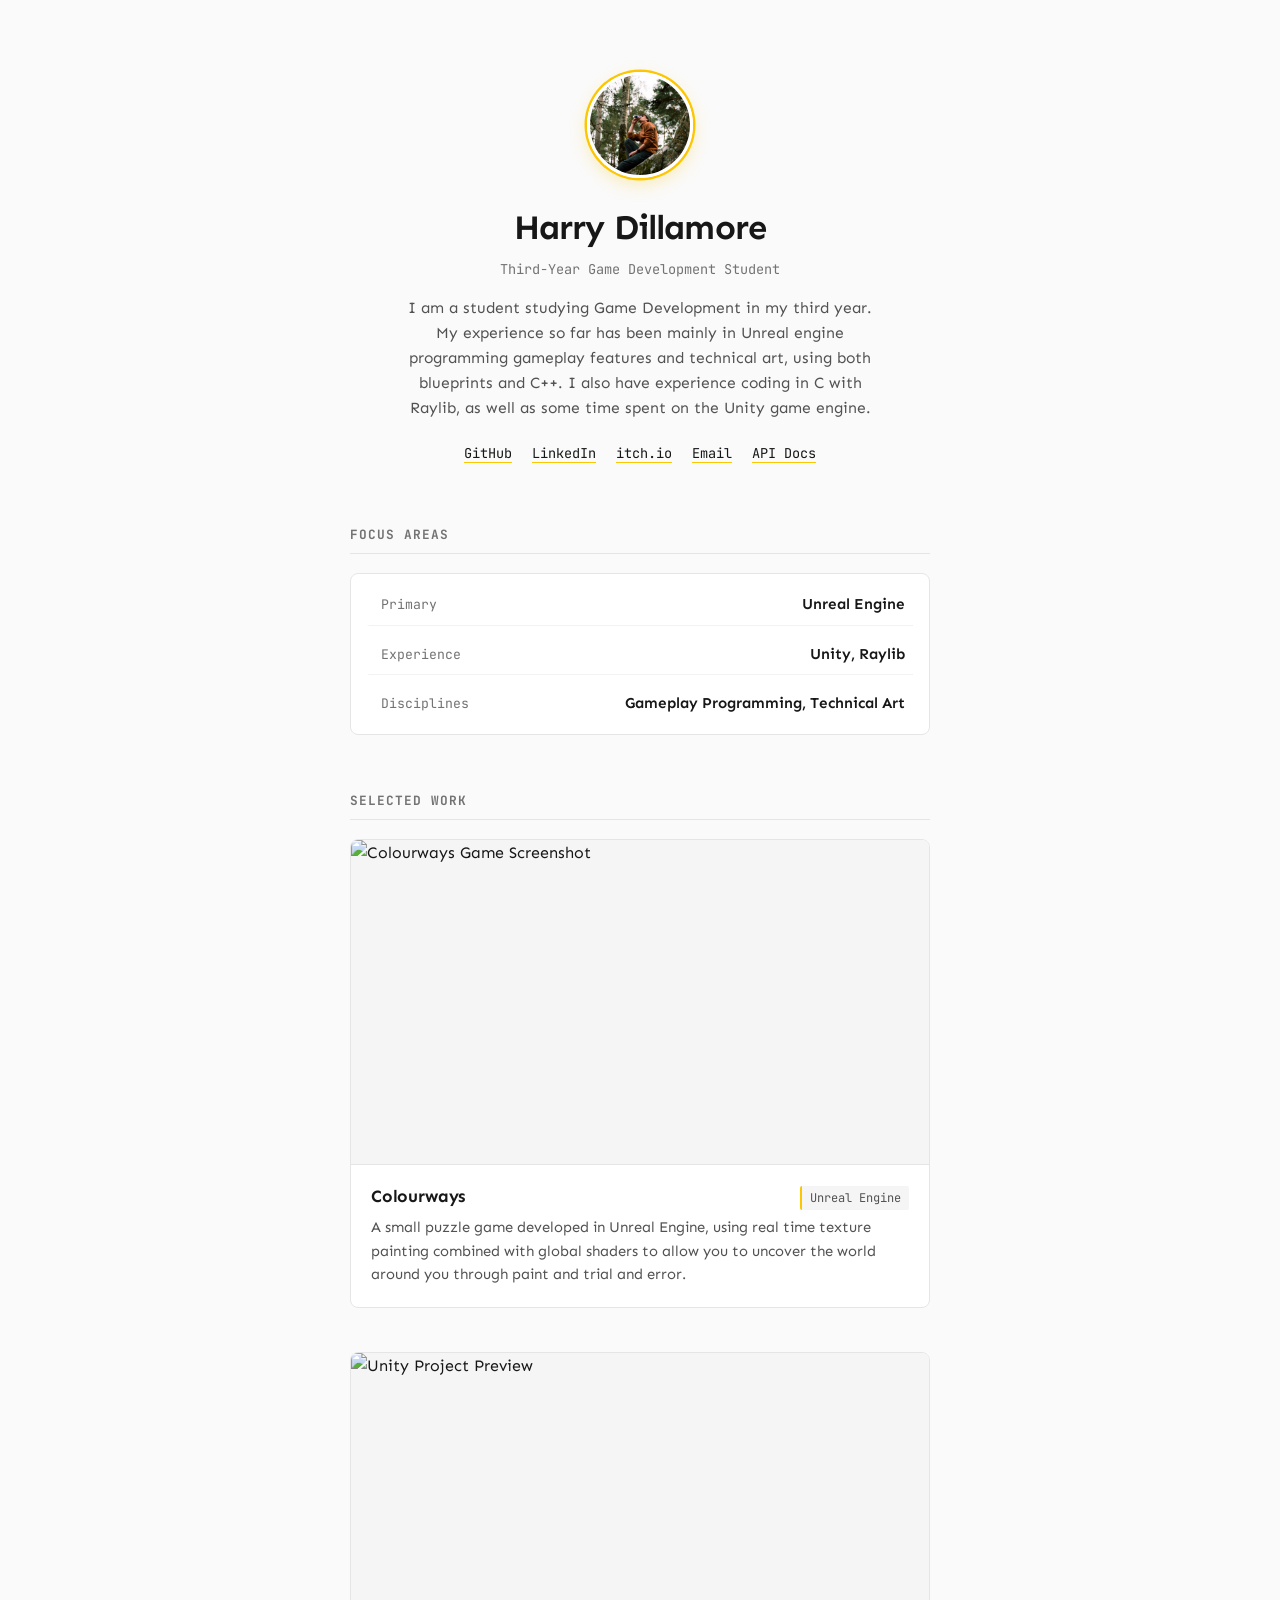
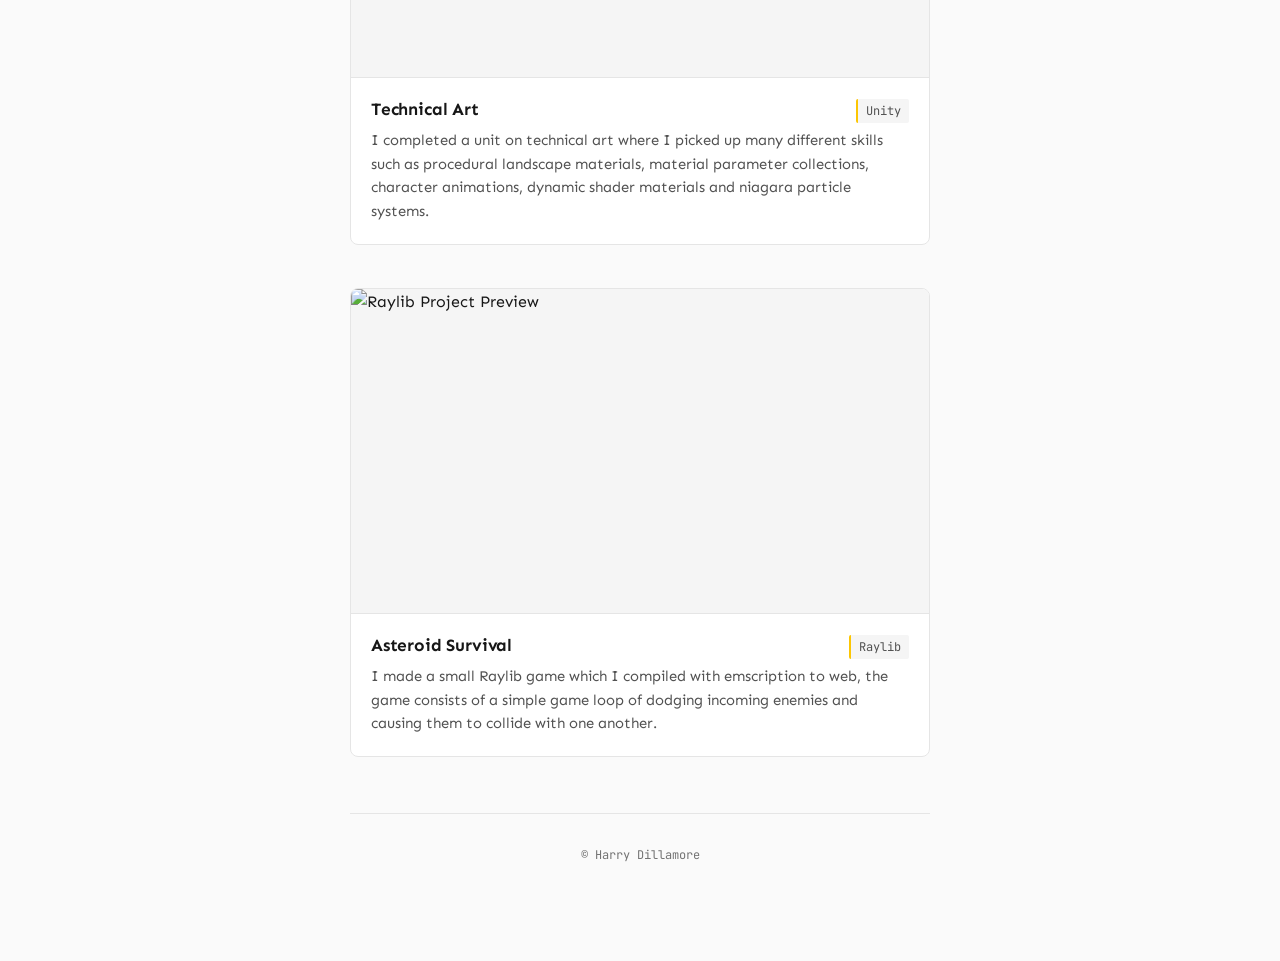
==== commit 88d65419: "Update image sources to use raw GitHub URLs" ====
--- a/index.html
+++ b/index.html
@@ -610,7 +610,7 @@
         <div class="project-row fade-in" tabindex="0">
           <article class="project-card main-card">
             <div class="project-image-wrapper">
-              <img src="Screenshot From 2026-10-15 17-01-04.png" alt="Raylib Project Preview" class="project-image">
+              <img src="https://raw.githubusercontent.com/HDillamore/HarryDillamore.github.io/refs/heads/main/Screenshot%20From%202026-10-15%2017-01-04.png" alt="Raylib Project Preview" class="project-image">
             </div>
             <div class="project-header">
               <h3>Asteroid Survival</h3>
@@ -632,7 +632,7 @@
 
             <aside class="wing-card wing-right">
               <div class="project-image-wrapper wing-thumb">
-                <img src="Screenshot From 2026-10-15 17-00-18.png" alt="C architecture snippet" class="project-image">
+                <img src="https://raw.githubusercontent.com/HDillamore/HarryDillamore.github.io/refs/heads/main/Screenshot%20From%202026-10-15%2017-00-18.png" alt="C architecture snippet" class="project-image">
               </div>
               <div class="wing-content">
                 <span class="wing-tag">Webhook</span>
@@ -655,4 +655,4 @@
   <!-- External Script documented with Doxygen -->
   <script src="src/portfolio.js"></script>
 </body>
-</html>+</html>
